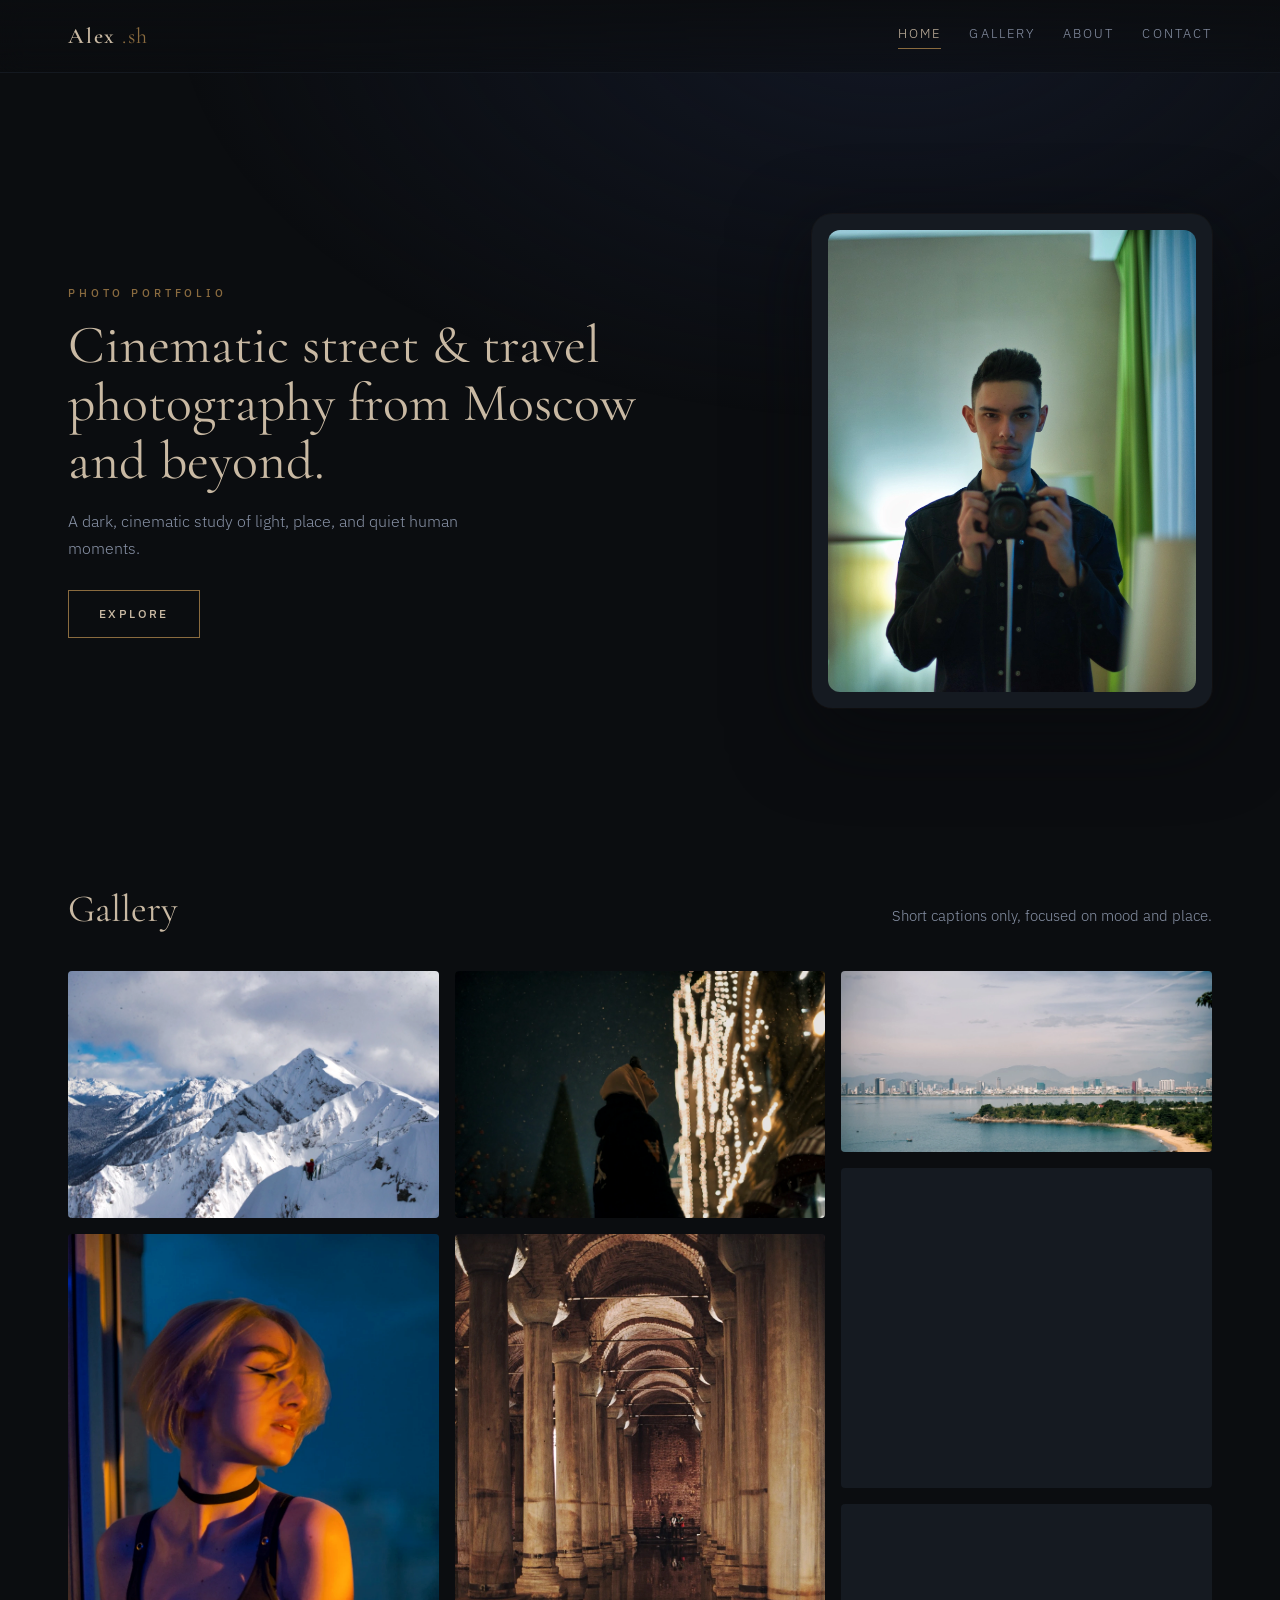
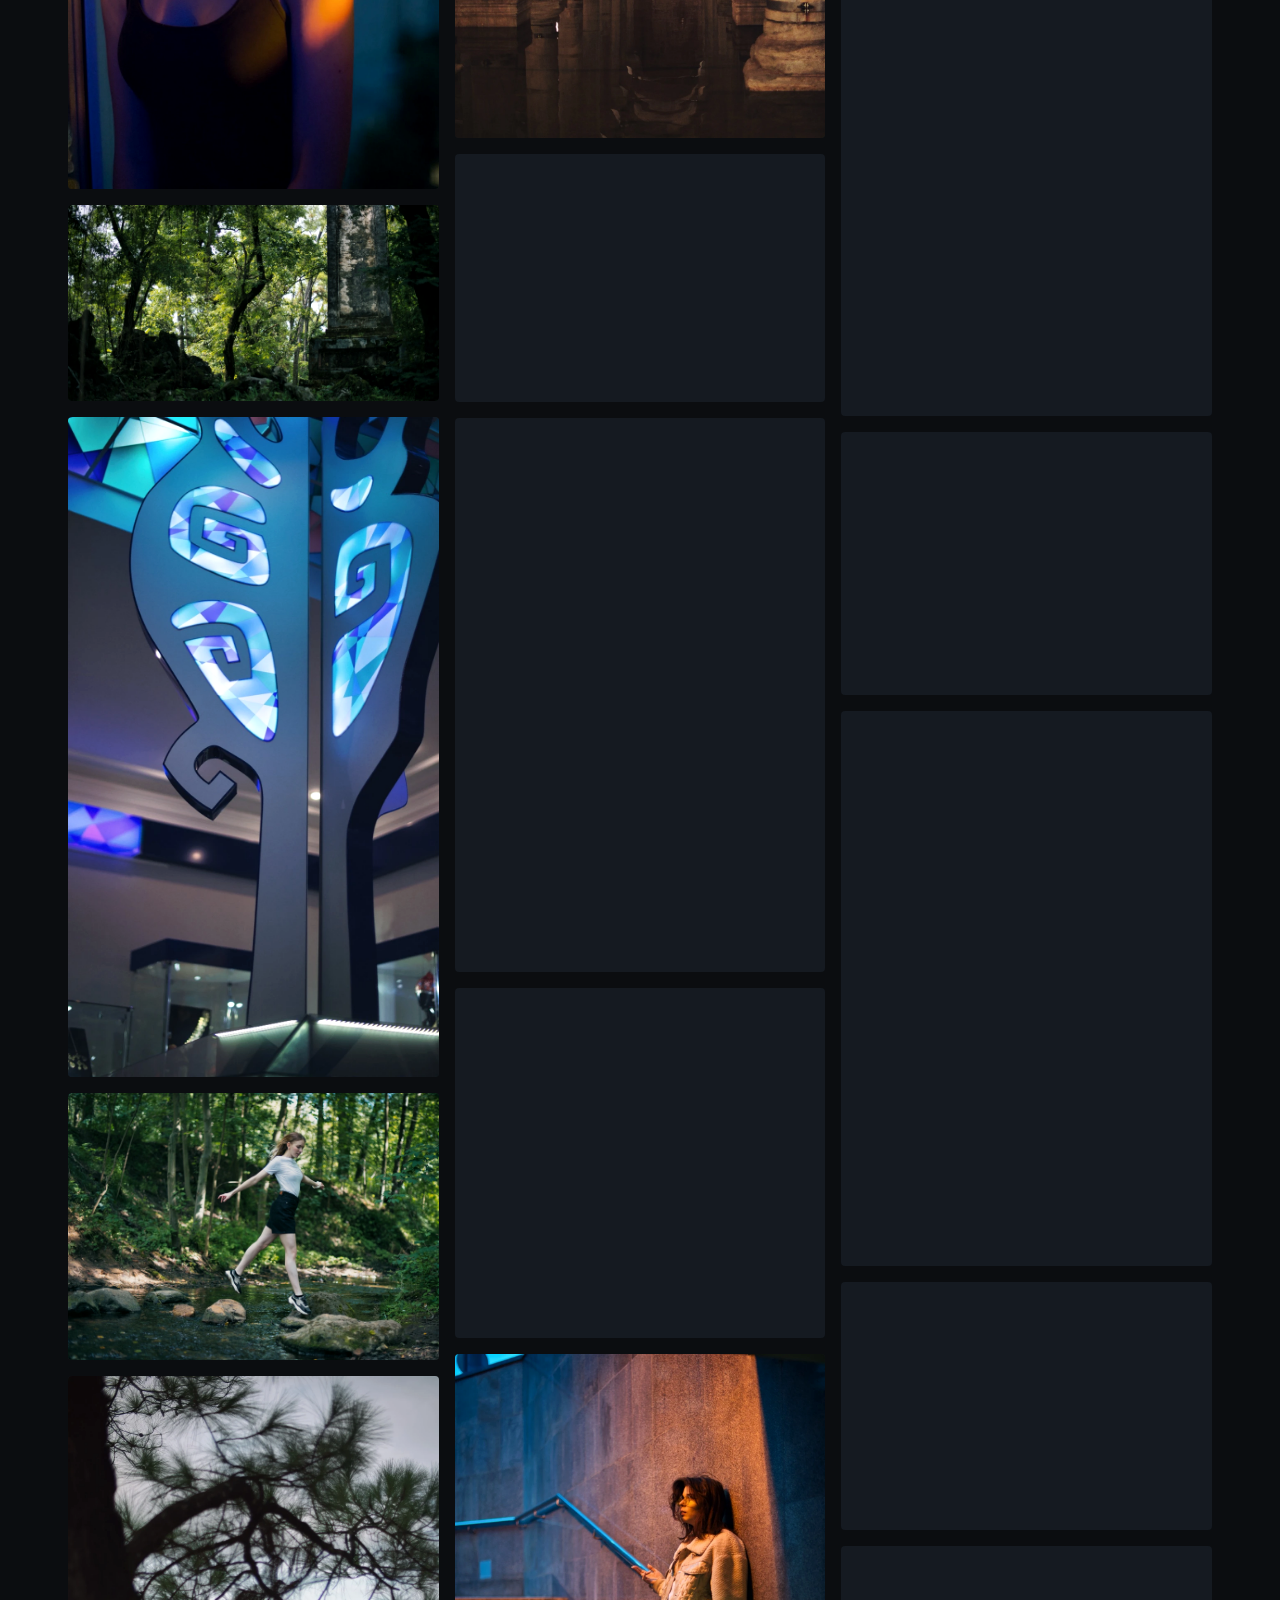
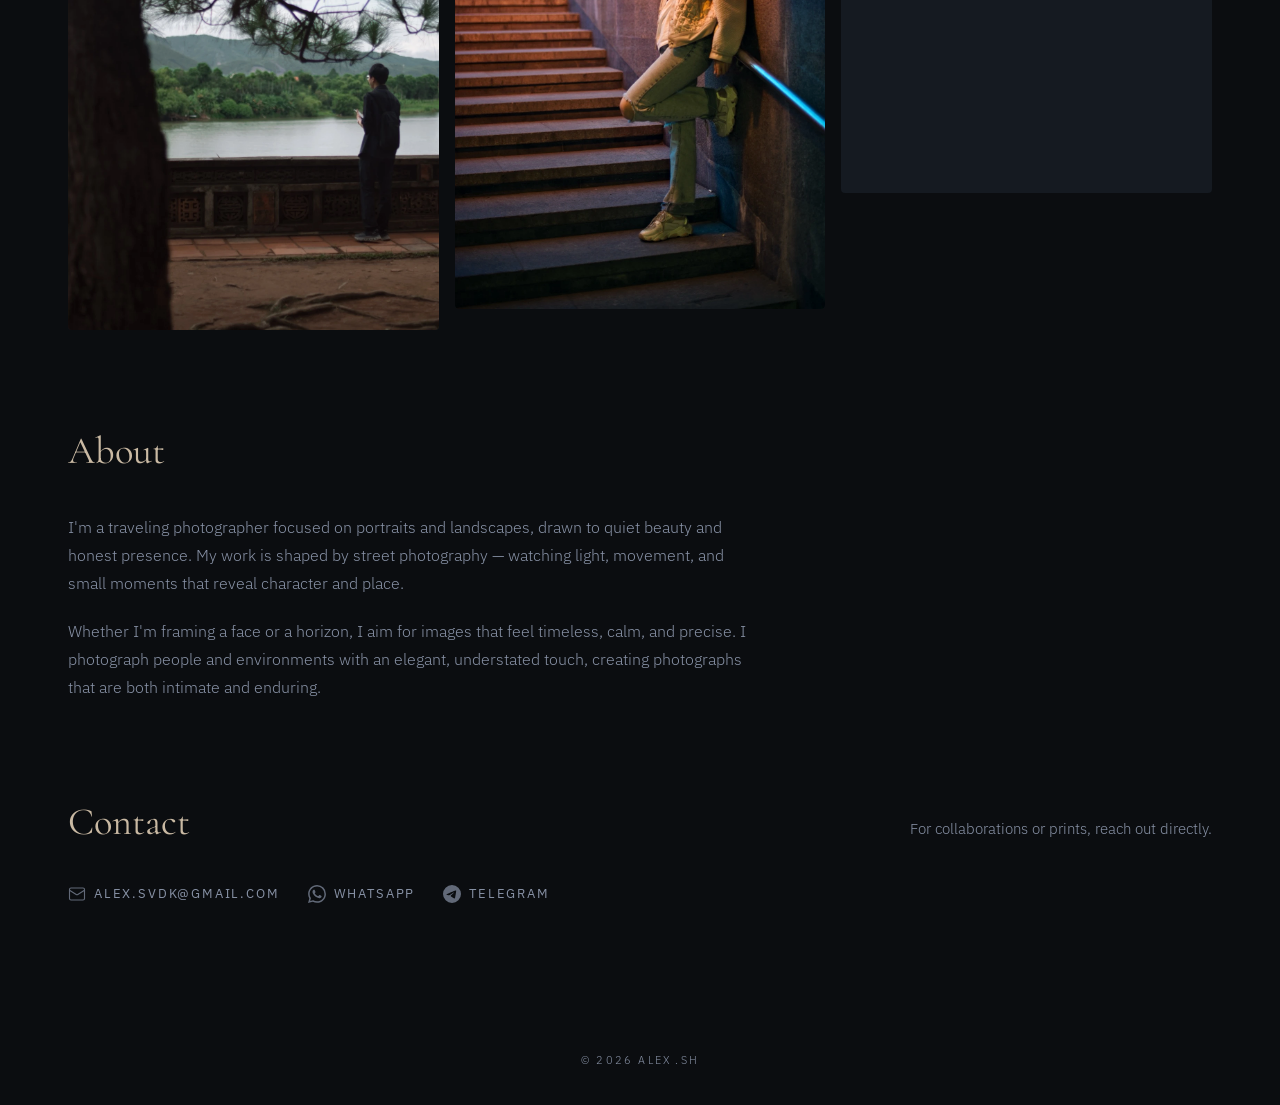
==== index.html @ 464246bb "Initial portfolio site" ====
<!doctype html>
<html lang="en">
  <head>
    <meta charset="utf-8" />
    <meta name="viewport" content="width=device-width, initial-scale=1" />

    <title>Alex .sh — Photography Portfolio</title>
    <meta name="description" content="Cinematic street and travel photography from Moscow and beyond. Portraits, landscapes, and quiet human moments by Alex .sh." />
    <meta name="author" content="Alex .sh" />

    <!-- Open Graph -->
    <meta property="og:title" content="Alex .sh — Photography Portfolio" />
    <meta property="og:description" content="Cinematic street and travel photography from Moscow and beyond." />
    <meta property="og:type" content="website" />
    <meta property="og:image" content="img/full/_ART0294.webp" />

    <!-- Favicon (inline SVG) -->
    <link rel="icon" href="data:image/svg+xml,<svg xmlns='http://www.w3.org/2000/svg' viewBox='0 0 32 32'><rect width='32' height='32' rx='6' fill='%230b0d10'/><text x='16' y='23' font-family='serif' font-size='20' fill='%23c9b9a3' text-anchor='middle'>A</text></svg>" />

    <!-- Fonts -->
    <link rel="preconnect" href="https://fonts.googleapis.com" />
    <link rel="preconnect" href="https://fonts.gstatic.com" crossorigin />
    <link
      href="https://fonts.googleapis.com/css2?family=Cormorant+Garamond:ital,wght@0,400;0,600;1,400&family=IBM+Plex+Sans:wght@300;400;500&display=swap"
      rel="stylesheet"
    />

    <!-- Preload hero image -->
    <link rel="preload" as="image" type="image/webp" href="img/thumb/profile.webp" />

    <link rel="stylesheet" href="styles.css" />
  </head>
  <body>
    <!-- Skip link -->
    <a class="skip-link" href="#gallery">Skip to gallery</a>

    <!-- Header -->
    <header class="site-header" role="banner">
      <nav class="nav" aria-label="Main navigation">
        <a class="logo" href="#home" aria-label="Alex .sh — home">Alex<span class="logo-dot">&thinsp;.sh</span></a>

        <button class="nav-toggle" aria-label="Open menu" aria-expanded="false" aria-controls="nav-menu">
          <span class="nav-toggle-bar"></span>
        </button>

        <div class="nav-links" id="nav-menu" role="list">
          <a href="#home" role="listitem" class="nav-link active">Home</a>
          <a href="#gallery" role="listitem" class="nav-link">Gallery</a>
          <a href="#about" role="listitem" class="nav-link">About</a>
          <a href="#contact" role="listitem" class="nav-link">Contact</a>
        </div>
      </nav>
    </header>

    <main>
      <!-- ====== HERO ====== -->
      <section id="home" class="hero">
        <div class="hero-content reveal">
          <p class="eyebrow">Photo Portfolio</p>
          <h1>Cinematic street &amp;&nbsp;travel photography from Moscow and&nbsp;beyond.</h1>
          <p class="hero-sub">A dark, cinematic study of light, place, and quiet human moments.</p>
          <a class="cta" href="#gallery">Explore</a>
        </div>
        <div class="hero-image reveal">
          <picture>
            <source srcset="img/thumb/profile.webp" type="image/webp" />
            <img
              src="photos_compressed_low/profile.jpg"
              alt="Alex .sh — photographer self-portrait with camera"
              width="638"
              height="800"
              decoding="async"
              fetchpriority="high"
            />
          </picture>
        </div>
      </section>

      <!-- ====== GALLERY ====== -->
      <section id="gallery" class="section">
        <div class="section-head reveal">
          <h2>Gallery</h2>
          <p>Short captions only, focused on mood and place.</p>
        </div>
        <div class="gallery" role="list" aria-label="Photo gallery">

          <!-- 1 — Summit Companions -->
          <figure class="card reveal" role="listitem" data-full="img/full/_ART0294.webp" data-caption="Summit Companions" data-w="2000" data-h="1335">
            <picture>
              <source srcset="img/thumb/_ART0294.webp" type="image/webp" />
              <img src="photos_compressed_low/_ART0294.jpg" alt="Two people on a cliff with snowy mountains and bright blue sky behind" width="800" height="534" loading="lazy" decoding="async" />
            </picture>
            <figcaption>Summit Companions</figcaption>
          </figure>

          <!-- 2 — Blue Glow Smile -->
          <figure class="card reveal" role="listitem" data-full="img/full/_ART8490.webp" data-caption="Blue Glow Smile" data-w="1335" data-h="2000">
            <picture>
              <source srcset="img/thumb/_ART8490.webp" type="image/webp" />
              <img src="photos_compressed_low/_ART8490.jpg" alt="Smiling woman with short hair in blue and orange light" width="534" height="800" loading="lazy" decoding="async" />
            </picture>
            <figcaption>Blue Glow Smile</figcaption>
          </figure>

          <!-- 3 — Temple Ruins -->
          <figure class="card reveal" role="listitem" data-full="img/full/_ART1436.webp" data-caption="Temple Ruins" data-w="2000" data-h="1057">
            <picture>
              <source srcset="img/thumb/_ART1436.webp" type="image/webp" />
              <img src="photos_compressed_low/_ART1436.jpg" alt="Temple ruins nestled in dense green forest with dappled light" width="800" height="423" loading="lazy" decoding="async" />
            </picture>
            <figcaption>Temple Ruins</figcaption>
          </figure>

          <!-- 4 — Blue Light Structures -->
          <figure class="card reveal" role="listitem" data-full="img/full/_ART0145.webp" data-caption="Blue Light Structures" data-w="1123" data-h="2000">
            <picture>
              <source srcset="img/thumb/_ART0145.webp" type="image/webp" />
              <img src="photos_compressed_low/_ART0145.jpg" alt="Two large blue sculptural forms in a futuristic, neon-lit space" width="449" height="800" loading="lazy" decoding="async" />
            </picture>
            <figcaption>Blue Light Structures</figcaption>
          </figure>

          <!-- 5 — Stream Crossing -->
          <figure class="card reveal" role="listitem" data-full="img/full/_ART1125.webp" data-caption="Stream Crossing" data-w="2000" data-h="1436">
            <picture>
              <source srcset="img/thumb/_ART1125.webp" type="image/webp" />
              <img src="photos_compressed_low/_ART1125.jpg" alt="Woman running across stones in a forest stream under soft sunlight" width="800" height="574" loading="lazy" decoding="async" />
            </picture>
            <figcaption>Stream Crossing</figcaption>
          </figure>

          <!-- 6 — Lake View Pause -->
          <figure class="card reveal" role="listitem" data-full="img/full/_ART1369.webp" data-caption="Lake View Pause" data-w="1336" data-h="2000">
            <picture>
              <source srcset="img/thumb/_ART1369.webp" type="image/webp" />
              <img src="photos_compressed_low/_ART1369.jpg" alt="Person standing on a terrace overlooking a lake and mountains" width="534" height="800" loading="lazy" decoding="async" />
            </picture>
            <figcaption>Lake View Pause</figcaption>
          </figure>

          <!-- 7 — City Lights -->
          <figure class="card reveal" role="listitem" data-full="img/full/_ART6556.webp" data-caption="City Lights" data-w="2000" data-h="1335">
            <picture>
              <source srcset="img/thumb/_ART6556.webp" type="image/webp" />
              <img src="photos_compressed_low/_ART6556.jpg" alt="Woman at night looking up amid festive city lights" width="800" height="534" loading="lazy" decoding="async" />
            </picture>
            <figcaption>City Lights</figcaption>
          </figure>

          <!-- 8 — Underground Basilica -->
          <figure class="card reveal" role="listitem" data-full="img/full/_ART1569.webp" data-caption="Underground Basilica" data-w="1470" data-h="2000">
            <picture>
              <source srcset="img/thumb/_ART1569.webp" type="image/webp" />
              <img src="photos_compressed_low/_ART1569.jpg" alt="Underground basilica with rows of columns and dim light" width="588" height="800" loading="lazy" decoding="async" />
            </picture>
            <figcaption>Underground Basilica</figcaption>
          </figure>

          <!-- 9 — Red Lucky Cats -->
          <figure class="card reveal" role="listitem" data-full="img/full/_ART0167.webp" data-caption="Red Lucky Cats" data-w="2000" data-h="1335">
            <picture>
              <source srcset="img/thumb/_ART0167.webp" type="image/webp" />
              <img src="photos_compressed_low/_ART0167.jpg" alt="Two red cat figurines on an embroidered cloth with soft warm light" width="800" height="534" loading="lazy" decoding="async" />
            </picture>
            <figcaption>Red Lucky Cats</figcaption>
          </figure>

          <!-- 10 — Night Walk -->
          <figure class="card reveal" role="listitem" data-full="img/full/_ART2013.webp" data-caption="Night Walk" data-w="1336" data-h="2000">
            <picture>
              <source srcset="img/thumb/_ART2013.webp" type="image/webp" />
              <img src="photos_compressed_low/_ART2013.jpg" alt="Man walking at night in a street with warm shop lights" width="534" height="800" loading="lazy" decoding="async" />
            </picture>
            <figcaption>Night Walk</figcaption>
          </figure>

          <!-- 11 — Winter Framing -->
          <figure class="card reveal" role="listitem" data-full="img/full/_ART0785.webp" data-caption="Winter Framing" data-w="2000" data-h="1883">
            <picture>
              <source srcset="img/thumb/_ART0785.webp" type="image/webp" />
              <img src="photos_compressed_low/_ART0785.jpg" alt="Person photographing a winter lake and bare trees in cold light" width="800" height="753" loading="lazy" decoding="async" />
            </picture>
            <figcaption>Winter Framing</figcaption>
          </figure>

          <!-- 12 — Steps at Dusk -->
          <figure class="card reveal" role="listitem" data-full="img/full/_ART8405.webp" data-caption="Steps at Dusk" data-w="1335" data-h="2000">
            <picture>
              <source srcset="img/thumb/_ART8405.webp" type="image/webp" />
              <img src="photos_compressed_low/_ART8405.jpg" alt="Woman standing on steps by a railing in blue dusk light" width="534" height="800" loading="lazy" decoding="async" />
            </picture>
            <figcaption>Steps at Dusk</figcaption>
          </figure>

          <!-- 13 — Coastal Skyline -->
          <figure class="card reveal" role="listitem" data-full="img/full/_ART1223.webp" data-caption="Coastal Skyline" data-w="2000" data-h="978">
            <picture>
              <source srcset="img/thumb/_ART1223.webp" type="image/webp" />
              <img src="photos_compressed_low/_ART1223.jpg" alt="Coastal city skyline with beach and green foreground under hazy light" width="800" height="391" loading="lazy" decoding="async" />
            </picture>
            <figcaption>Coastal Skyline</figcaption>
          </figure>

          <!-- 14 — Garden Guardian -->
          <figure class="card reveal" role="listitem" data-full="img/full/_ART1203.webp" data-caption="Garden Guardian" data-w="2000" data-h="1729">
            <picture>
              <source srcset="img/thumb/_ART1203.webp" type="image/webp" />
              <img src="photos_compressed_low/_ART1203.jpg" alt="Statue in traditional Chinese attire among green shrubs and temple details" width="800" height="691" loading="lazy" decoding="async" />
            </picture>
            <figcaption>Garden Guardian</figcaption>
          </figure>

          <!-- 15 — Framed Hills -->
          <figure class="card reveal" role="listitem" data-full="img/full/_ART1439.webp" data-caption="Framed Hills" data-w="1449" data-h="2000">
            <picture>
              <source srcset="img/thumb/_ART1439.webp" type="image/webp" />
              <img src="photos_compressed_low/_ART1439.jpg" alt="Arched opening framing hills and a stela above traditional roofs" width="580" height="800" loading="lazy" decoding="async" />
            </picture>
            <figcaption>Framed Hills</figcaption>
          </figure>

          <!-- 16 — Escalator Signal -->
          <figure class="card reveal" role="listitem" data-full="img/full/_ART6964.webp" data-caption="Escalator Signal" data-w="2000" data-h="1421">
            <picture>
              <source srcset="img/thumb/_ART6964.webp" type="image/webp" />
              <img src="photos_compressed_low/_ART6964.jpg" alt="Person on an escalator pointing under cool overhead lights" width="800" height="568" loading="lazy" decoding="async" />
            </picture>
            <figcaption>Escalator Signal</figcaption>
          </figure>

          <!-- 17 — Quiet Cat -->
          <figure class="card reveal" role="listitem" data-full="img/full/_ART2438.webp" data-caption="Quiet Cat" data-w="1335" data-h="2000">
            <picture>
              <source srcset="img/thumb/_ART2438.webp" type="image/webp" />
              <img src="photos_compressed_low/_ART2438.jpg" alt="Striped cat resting on a cushion with soft muted light" width="534" height="800" loading="lazy" decoding="async" />
            </picture>
            <figcaption>Quiet Cat</figcaption>
          </figure>

          <!-- 18 — Locomotive Star -->
          <figure class="card reveal" role="listitem" data-full="img/full/_ART9158.webp" data-caption="Locomotive Star" data-w="2000" data-h="1335">
            <picture>
              <source srcset="img/thumb/_ART9158.webp" type="image/webp" />
              <img src="photos_compressed_low/_ART9158.jpg" alt="Close view of a locomotive front with a star and bright headlamp" width="800" height="534" loading="lazy" decoding="async" />
            </picture>
            <figcaption>Locomotive Star</figcaption>
          </figure>

          <!-- 19 — Bus Windows -->
          <figure class="card reveal" role="listitem" data-full="img/full/_ART9159.webp" data-caption="Bus Windows" data-w="2000" data-h="1335">
            <picture>
              <source srcset="img/thumb/_ART9159.webp" type="image/webp" />
              <img src="photos_compressed_low/_ART9159.jpg" alt="Bus windows in strong daylight, graphic dark shapes" width="800" height="534" loading="lazy" decoding="async" />
            </picture>
            <figcaption>Bus Windows</figcaption>
          </figure>

        </div>
      </section>

      <!-- ====== ABOUT ====== -->
      <section id="about" class="section">
        <div class="section-head reveal">
          <h2>About</h2>
        </div>
        <div class="about reveal">
          <p>
            I'm a traveling photographer focused on portraits and landscapes, drawn to quiet beauty
            and honest presence. My work is shaped by street photography — watching light, movement,
            and small moments that reveal character and place.
          </p>
          <p>
            Whether I'm framing a face or a horizon, I aim for images that feel timeless, calm, and
            precise. I photograph people and environments with an elegant, understated touch, creating
            photographs that are both intimate and enduring.
          </p>
        </div>
      </section>

      <!-- ====== CONTACT ====== -->
      <section id="contact" class="section">
        <div class="section-head reveal">
          <h2>Contact</h2>
          <p>For collaborations or prints, reach out directly.</p>
        </div>
        <div class="contact reveal">
          <a href="mailto:alex.svdk@gmail.com" aria-label="Send email">
            <svg width="18" height="18" viewBox="0 0 24 24" fill="none" stroke="currentColor" stroke-width="1.5" stroke-linecap="round" stroke-linejoin="round" aria-hidden="true"><rect x="2" y="4" width="20" height="16" rx="2"/><path d="m22 7-8.97 5.7a1.94 1.94 0 0 1-2.06 0L2 7"/></svg>
            alex.svdk@gmail.com
          </a>
          <a href="https://wa.me/79164962100" target="_blank" rel="noopener noreferrer" aria-label="WhatsApp">
            <svg width="18" height="18" viewBox="0 0 24 24" fill="currentColor" aria-hidden="true"><path d="M17.472 14.382c-.297-.149-1.758-.867-2.03-.967-.273-.099-.471-.148-.67.15-.197.297-.767.966-.94 1.164-.173.199-.347.223-.644.075-.297-.15-1.255-.463-2.39-1.475-.883-.788-1.48-1.761-1.653-2.059-.173-.297-.018-.458.13-.606.134-.133.298-.347.446-.52.149-.174.198-.298.298-.497.099-.198.05-.371-.025-.52-.075-.149-.669-1.612-.916-2.207-.242-.579-.487-.5-.669-.51-.173-.008-.371-.01-.57-.01-.198 0-.52.074-.792.372-.272.297-1.04 1.016-1.04 2.479 0 1.462 1.065 2.875 1.213 3.074.149.198 2.096 3.2 5.077 4.487.709.306 1.262.489 1.694.625.712.227 1.36.195 1.871.118.571-.085 1.758-.719 2.006-1.413.248-.694.248-1.289.173-1.413-.074-.124-.272-.198-.57-.347m-5.421 7.403h-.004a9.87 9.87 0 0 1-5.031-1.378l-.361-.214-3.741.982.998-3.648-.235-.374a9.86 9.86 0 0 1-1.51-5.26c.001-5.45 4.436-9.884 9.888-9.884 2.64 0 5.122 1.03 6.988 2.898a9.825 9.825 0 0 1 2.893 6.994c-.003 5.45-4.437 9.884-9.885 9.884m8.413-18.297A11.815 11.815 0 0 0 12.05 0C5.495 0 .16 5.335.157 11.892c0 2.096.547 4.142 1.588 5.945L.057 24l6.305-1.654a11.882 11.882 0 0 0 5.683 1.448h.005c6.554 0 11.89-5.335 11.893-11.893a11.821 11.821 0 0 0-3.48-8.413z"/></svg>
            WhatsApp
          </a>
          <a href="https://t.me/a1ex5" target="_blank" rel="noopener noreferrer" aria-label="Telegram">
            <svg width="18" height="18" viewBox="0 0 24 24" fill="currentColor" aria-hidden="true"><path d="M11.944 0A12 12 0 0 0 0 12a12 12 0 0 0 12 12 12 12 0 0 0 12-12A12 12 0 0 0 12 0a12 12 0 0 0-.056 0zm4.962 7.224c.1-.002.321.023.465.14a.506.506 0 0 1 .171.325c.016.093.036.306.02.472-.18 1.898-.962 6.502-1.36 8.627-.168.9-.499 1.201-.82 1.23-.696.065-1.225-.46-1.9-.902-1.056-.693-1.653-1.124-2.678-1.8-1.185-.78-.417-1.21.258-1.91.177-.184 3.247-2.977 3.307-3.23.007-.032.014-.15-.056-.212s-.174-.041-.249-.024c-.106.024-1.793 1.14-5.061 3.345-.479.33-.913.49-1.302.48-.428-.008-1.252-.241-1.865-.44-.752-.245-1.349-.374-1.297-.789.027-.216.325-.437.893-.663 3.498-1.524 5.83-2.529 6.998-3.014 3.332-1.386 4.025-1.627 4.476-1.635z"/></svg>
            Telegram
          </a>
        </div>
      </section>
    </main>

    <!-- Lightbox -->
    <div class="lightbox" id="lightbox" role="dialog" aria-label="Photo viewer" aria-hidden="true">
      <div class="lightbox-backdrop"></div>
      <button class="lightbox-close" aria-label="Close viewer">
        <svg width="24" height="24" viewBox="0 0 24 24" fill="none" stroke="currentColor" stroke-width="2" stroke-linecap="round"><line x1="18" y1="6" x2="6" y2="18"/><line x1="6" y1="6" x2="18" y2="18"/></svg>
      </button>
      <button class="lightbox-nav lightbox-prev" aria-label="Previous photo">
        <svg width="28" height="28" viewBox="0 0 24 24" fill="none" stroke="currentColor" stroke-width="2" stroke-linecap="round" stroke-linejoin="round"><polyline points="15 18 9 12 15 6"/></svg>
      </button>
      <button class="lightbox-nav lightbox-next" aria-label="Next photo">
        <svg width="28" height="28" viewBox="0 0 24 24" fill="none" stroke="currentColor" stroke-width="2" stroke-linecap="round" stroke-linejoin="round"><polyline points="9 6 15 12 9 18"/></svg>
      </button>
      <div class="lightbox-content">
        <img class="lightbox-img" src="" alt="" />
      </div>
      <div class="lightbox-meta">
        <span class="lightbox-caption"></span>
        <span class="lightbox-counter"></span>
      </div>
    </div>

    <footer class="footer" role="contentinfo">
      <p>&copy; 2026 Alex&thinsp;.sh</p>
    </footer>

    <script src="main.js"></script>
  </body>
</html>
---- styles.css ----
/* ============================================================
   Alex .sh — Photography Portfolio
   Dark cinematic theme
   ============================================================ */

/* ---------- Design tokens ---------- */
:root {
  --bg:          #0b0d10;
  --surface:     #151a21;
  --ink:         #c9b9a3;
  --muted:       #8892a6;
  --accent:      #8a6b3f;
  --accent-soft: #6e532f;
  --line:        #1f2632;
  --shadow:      rgba(7, 9, 12, 0.65);
  --radius-sm:   4px;
  --radius-md:   12px;
  --radius-lg:   20px;
  --ease:        cubic-bezier(0.25, 0.46, 0.45, 0.94);
  --ease-out:    cubic-bezier(0.16, 1, 0.3, 1);
}

/* ---------- Reset ---------- */
*,
*::before,
*::after {
  box-sizing: border-box;
  margin: 0;
  padding: 0;
}

html {
  scroll-behavior: smooth;
  -webkit-text-size-adjust: 100%;
}

@media (prefers-reduced-motion: reduce) {
  html { scroll-behavior: auto; }
  *, *::before, *::after {
    animation-duration: 0.01ms !important;
    animation-iteration-count: 1 !important;
    transition-duration: 0.01ms !important;
  }
}

body {
  font-family: "IBM Plex Sans", "Helvetica Neue", Arial, sans-serif;
  font-weight: 300;
  background: var(--bg);
  color: var(--ink);
  line-height: 1.65;
  overflow-x: hidden;
  -webkit-font-smoothing: antialiased;
  -moz-osx-font-smoothing: grayscale;
}

/* Subtle fixed radial gradient for depth */
body::before {
  content: "";
  position: fixed;
  inset: 0;
  background: radial-gradient(
    ellipse 1200px 700px at 70% 0%,
    #121724 0%,
    transparent 60%
  );
  pointer-events: none;
  z-index: -1;
}

a {
  color: inherit;
  text-decoration: none;
}

img {
  max-width: 100%;
  height: auto;
  display: block;
}

/* ---------- Skip link ---------- */
.skip-link {
  position: absolute;
  top: -100%;
  left: 16px;
  padding: 8px 16px;
  background: var(--accent);
  color: var(--bg);
  font-size: 14px;
  border-radius: var(--radius-sm);
  z-index: 200;
  transition: top 0.2s var(--ease);
}

.skip-link:focus {
  top: 12px;
}

/* ---------- Typography ---------- */
h1, h2, h3 {
  font-family: "Cormorant Garamond", "Times New Roman", serif;
  font-weight: 400;
  line-height: 1.1;
}

/* ---------- Header ---------- */
.site-header {
  position: sticky;
  top: 0;
  z-index: 100;
  backdrop-filter: blur(14px);
  -webkit-backdrop-filter: blur(14px);
  background: linear-gradient(
    180deg,
    rgba(11, 13, 16, 0.92) 0%,
    rgba(11, 13, 16, 0.5) 100%
  );
  border-bottom: 1px solid rgba(31, 38, 50, 0.5);
}

.site-header.is-scrolled {
  border-bottom-color: rgba(31, 38, 50, 0.7);
}

.site-header.is-scrolled .nav {
  padding-top: 12px;
  padding-bottom: 12px;
}

.nav {
  max-width: 1200px;
  margin: 0 auto;
  padding: 18px 28px;
  display: flex;
  align-items: center;
  justify-content: space-between;
  transition: padding 0.3s var(--ease);
}

.logo {
  font-family: "Cormorant Garamond", "Times New Roman", serif;
  font-size: 22px;
  font-weight: 600;
  letter-spacing: 0.08em;
  color: var(--ink);
  white-space: nowrap;
}

.logo-dot {
  color: var(--accent);
  font-weight: 400;
}

/* --- Nav links --- */
.nav-links {
  display: flex;
  gap: 28px;
  font-size: 13px;
  text-transform: uppercase;
  letter-spacing: 0.16em;
  color: var(--muted);
}

.nav-link {
  position: relative;
  padding-bottom: 4px;
  transition: color 0.25s var(--ease);
}

.nav-link::after {
  content: "";
  position: absolute;
  left: 0;
  right: 0;
  bottom: 0;
  height: 1px;
  background: var(--accent);
  transform: scaleX(0);
  transform-origin: right;
  transition: transform 0.3s var(--ease-out);
}

.nav-link:hover,
.nav-link.active {
  color: var(--ink);
}

.nav-link:hover::after,
.nav-link.active::after {
  transform: scaleX(1);
  transform-origin: left;
}

/* --- Hamburger --- */
.nav-toggle {
  display: none;
  appearance: none;
  background: none;
  border: none;
  cursor: pointer;
  width: 32px;
  height: 24px;
  position: relative;
  z-index: 110;
}

.nav-toggle-bar,
.nav-toggle-bar::before,
.nav-toggle-bar::after {
  display: block;
  width: 24px;
  height: 1.5px;
  background: var(--ink);
  border-radius: 2px;
  position: absolute;
  left: 4px;
  transition: transform 0.3s var(--ease-out), opacity 0.2s var(--ease);
}

.nav-toggle-bar        { top: 50%; transform: translateY(-50%); }
.nav-toggle-bar::before { content: ""; top: -7px; }
.nav-toggle-bar::after  { content: ""; top: 7px; }

.nav-toggle[aria-expanded="true"] .nav-toggle-bar {
  background: transparent;
}
.nav-toggle[aria-expanded="true"] .nav-toggle-bar::before {
  transform: translateY(7px) rotate(45deg);
}
.nav-toggle[aria-expanded="true"] .nav-toggle-bar::after {
  transform: translateY(-7px) rotate(-45deg);
}

/* ---------- Main container ---------- */
main {
  max-width: 1200px;
  margin: 0 auto;
  padding: 40px 28px 80px;
}

/* ---------- HERO ---------- */
.hero {
  display: grid;
  grid-template-columns: 1fr 0.7fr;
  gap: 48px;
  align-items: center;
  min-height: 75vh;
  padding: 80px 0 60px;
}

.hero-content h1 {
  font-size: clamp(34px, 4.2vw, 62px);
  line-height: 1.08;
  margin: 14px 0 18px;
}

.eyebrow {
  text-transform: uppercase;
  letter-spacing: 0.35em;
  font-size: 11px;
  font-weight: 500;
  color: var(--accent);
  margin: 0;
}

.hero-sub {
  max-width: 460px;
  color: var(--muted);
  font-size: 16px;
  line-height: 1.7;
}

.cta {
  display: inline-flex;
  align-items: center;
  gap: 8px;
  margin-top: 28px;
  padding: 13px 30px;
  border: 1px solid var(--accent);
  color: var(--ink);
  letter-spacing: 0.2em;
  text-transform: uppercase;
  font-size: 12px;
  font-weight: 500;
  transition: background 0.3s var(--ease), border-color 0.3s var(--ease), transform 0.3s var(--ease);
}

.cta:hover {
  background: var(--accent-soft);
  border-color: var(--accent-soft);
  transform: translateY(-1px);
}

.cta:active {
  transform: translateY(0);
}

.hero-image {
  position: relative;
  background: var(--surface);
  padding: 16px;
  border-radius: var(--radius-lg);
  box-shadow:
    0 24px 80px var(--shadow),
    0 0 0 1px rgba(138, 107, 63, 0.08);
  max-width: 400px;
  justify-self: end;
}

.hero-image img {
  border-radius: var(--radius-md);
  width: 100%;
  height: auto;
}

/* ---------- Section ---------- */
.section {
  padding: 100px 0 0;
}

.section-head {
  display: flex;
  align-items: baseline;
  justify-content: space-between;
  gap: 32px;
  margin-bottom: 40px;
}

.section-head h2 {
  font-size: clamp(30px, 3vw, 40px);
}

.section-head p {
  color: var(--muted);
  max-width: 480px;
  font-size: 15px;
}

/* ---------- GALLERY (masonry) ---------- */
.gallery {
  column-count: 3;
  column-gap: 16px;
}

.card {
  position: relative;
  margin: 0 0 16px;
  break-inside: avoid;
  overflow: hidden;
  border-radius: var(--radius-sm);
  background: var(--surface);
  cursor: pointer;
  transform: translateZ(0); /* GPU layer */
}

.card picture,
.card img {
  width: 100%;
  height: auto;
  display: block;
  transition: transform 0.5s var(--ease-out), filter 0.5s var(--ease);
  filter: saturate(0.95) contrast(1.04);
}

.card:hover img {
  transform: scale(1.03);
  filter: saturate(1.05) contrast(1.06);
}

/* Caption overlay */
.card figcaption {
  position: absolute;
  left: 0;
  right: 0;
  bottom: 0;
  padding: 32px 16px 16px;
  font-size: 11px;
  font-weight: 500;
  letter-spacing: 0.16em;
  text-transform: uppercase;
  color: var(--ink);
  background: linear-gradient(
    180deg,
    rgba(11, 13, 16, 0) 0%,
    rgba(11, 13, 16, 0.8) 100%
  );
  opacity: 0;
  transform: translateY(6px);
  transition: opacity 0.3s var(--ease), transform 0.3s var(--ease);
  pointer-events: none;
}

.card:hover figcaption,
.card:focus-within figcaption {
  opacity: 1;
  transform: translateY(0);
}

/* Touch devices: always show captions */
@media (hover: none) {
  .card figcaption {
    opacity: 1;
    transform: translateY(0);
  }
}

/* ---------- About ---------- */
.about {
  display: grid;
  gap: 20px;
  max-width: 680px;
  font-size: 16px;
  line-height: 1.75;
}

.about p {
  color: var(--muted);
}

/* ---------- Contact ---------- */
.contact {
  display: flex;
  gap: 28px;
  flex-wrap: wrap;
  font-size: 13px;
  font-weight: 400;
  letter-spacing: 0.14em;
  text-transform: uppercase;
}

.contact a {
  display: inline-flex;
  align-items: center;
  gap: 8px;
  padding-bottom: 6px;
  border-bottom: 1px solid transparent;
  color: var(--muted);
  transition: color 0.25s var(--ease), border-color 0.25s var(--ease);
}

.contact a svg {
  flex-shrink: 0;
  opacity: 0.7;
  transition: opacity 0.25s var(--ease);
}

.contact a:hover {
  color: var(--ink);
  border-bottom-color: var(--accent);
}

.contact a:hover svg {
  opacity: 1;
}

/* ---------- Footer ---------- */
.footer {
  text-align: center;
  padding: 60px 16px 36px;
  color: var(--muted);
  font-size: 11px;
  letter-spacing: 0.2em;
  text-transform: uppercase;
}

/* ---------- LIGHTBOX ---------- */
.lightbox {
  position: fixed;
  inset: 0;
  z-index: 1000;
  display: flex;
  align-items: center;
  justify-content: center;
  opacity: 0;
  visibility: hidden;
  transition: opacity 0.35s var(--ease), visibility 0.35s;
}

.lightbox.is-active {
  opacity: 1;
  visibility: visible;
}

.lightbox-backdrop {
  position: absolute;
  inset: 0;
  background: rgba(5, 6, 8, 0.94);
  backdrop-filter: blur(6px);
  -webkit-backdrop-filter: blur(6px);
}

.lightbox-content {
  position: relative;
  z-index: 1;
  display: flex;
  align-items: center;
  justify-content: center;
  max-width: 90vw;
  max-height: 85vh;
}

.lightbox-img {
  max-width: 90vw;
  max-height: 82vh;
  object-fit: contain;
  border-radius: var(--radius-sm);
  opacity: 0;
  transform: scale(0.97);
  transition: opacity 0.35s var(--ease), transform 0.35s var(--ease-out);
  will-change: opacity, transform;
}

.lightbox.is-active .lightbox-img.is-loaded {
  opacity: 1;
  transform: scale(1);
}

.lightbox-close {
  position: absolute;
  top: 20px;
  right: 24px;
  z-index: 10;
  appearance: none;
  background: none;
  border: none;
  color: var(--muted);
  cursor: pointer;
  padding: 8px;
  border-radius: 50%;
  transition: color 0.2s var(--ease), background 0.2s var(--ease);
}

.lightbox-close:hover {
  color: var(--ink);
  background: rgba(255, 255, 255, 0.06);
}

.lightbox-nav {
  position: absolute;
  top: 50%;
  transform: translateY(-50%);
  z-index: 10;
  appearance: none;
  background: rgba(11, 13, 16, 0.5);
  border: 1px solid rgba(255, 255, 255, 0.08);
  color: var(--muted);
  cursor: pointer;
  width: 48px;
  height: 48px;
  border-radius: 50%;
  display: flex;
  align-items: center;
  justify-content: center;
  transition: color 0.2s var(--ease), background 0.2s var(--ease), border-color 0.2s var(--ease);
}

.lightbox-nav:hover {
  color: var(--ink);
  background: rgba(11, 13, 16, 0.75);
  border-color: rgba(255, 255, 255, 0.14);
}

.lightbox-prev { left: 20px; }
.lightbox-next { right: 20px; }

.lightbox-meta {
  position: absolute;
  bottom: 24px;
  left: 0;
  right: 0;
  z-index: 10;
  display: flex;
  align-items: center;
  justify-content: center;
  gap: 16px;
  font-size: 12px;
  letter-spacing: 0.14em;
  text-transform: uppercase;
  color: var(--muted);
}

.lightbox-caption {
  color: var(--ink);
}

.lightbox-counter {
  opacity: 0.6;
}

/* Body scroll lock when lightbox is open */
body.lightbox-open {
  overflow: hidden;
}

/* ---------- Scroll reveal ---------- */
.reveal {
  opacity: 0;
  transform: translateY(24px);
  transition: opacity 0.7s var(--ease-out), transform 0.7s var(--ease-out);
}

.reveal.is-visible {
  opacity: 1;
  transform: translateY(0);
}

/* Stagger gallery cards */
.gallery .card.reveal:nth-child(3n+2) { transition-delay: 0.08s; }
.gallery .card.reveal:nth-child(3n+3) { transition-delay: 0.16s; }

/* ---------- Focus styles ---------- */
:focus-visible {
  outline: 2px solid var(--accent);
  outline-offset: 3px;
}

a:focus:not(:focus-visible),
button:focus:not(:focus-visible) {
  outline: none;
}

/* ---------- Selection ---------- */
::selection {
  background: rgba(138, 107, 63, 0.3);
  color: var(--ink);
}

/* ============================================================
   RESPONSIVE
   ============================================================ */

@media (max-width: 960px) {
  .hero {
    grid-template-columns: 1fr;
    gap: 40px;
    min-height: auto;
    padding: 50px 0 40px;
  }

  .hero-image {
    max-width: 340px;
    justify-self: start;
  }

  .section {
    padding-top: 72px;
  }

  .section-head {
    flex-direction: column;
    align-items: flex-start;
    gap: 8px;
  }

  .gallery {
    column-count: 2;
    column-gap: 14px;
  }

  .card { margin-bottom: 14px; }
}

@media (max-width: 640px) {
  main {
    padding: 24px 18px 60px;
  }

  .nav {
    padding: 14px 18px;
  }

  /* Mobile nav toggle visible */
  .nav-toggle {
    display: block;
  }

  .nav-links {
    position: fixed;
    inset: 0;
    z-index: 105;
    flex-direction: column;
    align-items: center;
    justify-content: center;
    gap: 32px;
    font-size: 16px;
    letter-spacing: 0.2em;
    background: rgba(11, 13, 16, 0.97);
    backdrop-filter: blur(16px);
    -webkit-backdrop-filter: blur(16px);
    opacity: 0;
    visibility: hidden;
    transform: translateY(-12px);
    transition: opacity 0.35s var(--ease), visibility 0.35s, transform 0.35s var(--ease-out);
  }

  .nav-links.is-open {
    opacity: 1;
    visibility: visible;
    transform: translateY(0);
  }

  .hero {
    padding: 30px 0 24px;
    gap: 32px;
  }

  .hero-content h1 {
    font-size: clamp(28px, 7vw, 40px);
  }

  .gallery {
    column-count: 1;
  }

  .card { margin-bottom: 14px; }

  .contact {
    flex-direction: column;
    gap: 18px;
  }

  /* Lightbox mobile */
  .lightbox-nav {
    width: 40px;
    height: 40px;
  }

  .lightbox-prev { left: 10px; }
  .lightbox-next { right: 10px; }

  .lightbox-img {
    max-width: 96vw;
    max-height: 80vh;
  }
}

/* Large screens */
@media (min-width: 1400px) {
  main {
    max-width: 1320px;
  }

  .gallery {
    column-gap: 20px;
  }
}
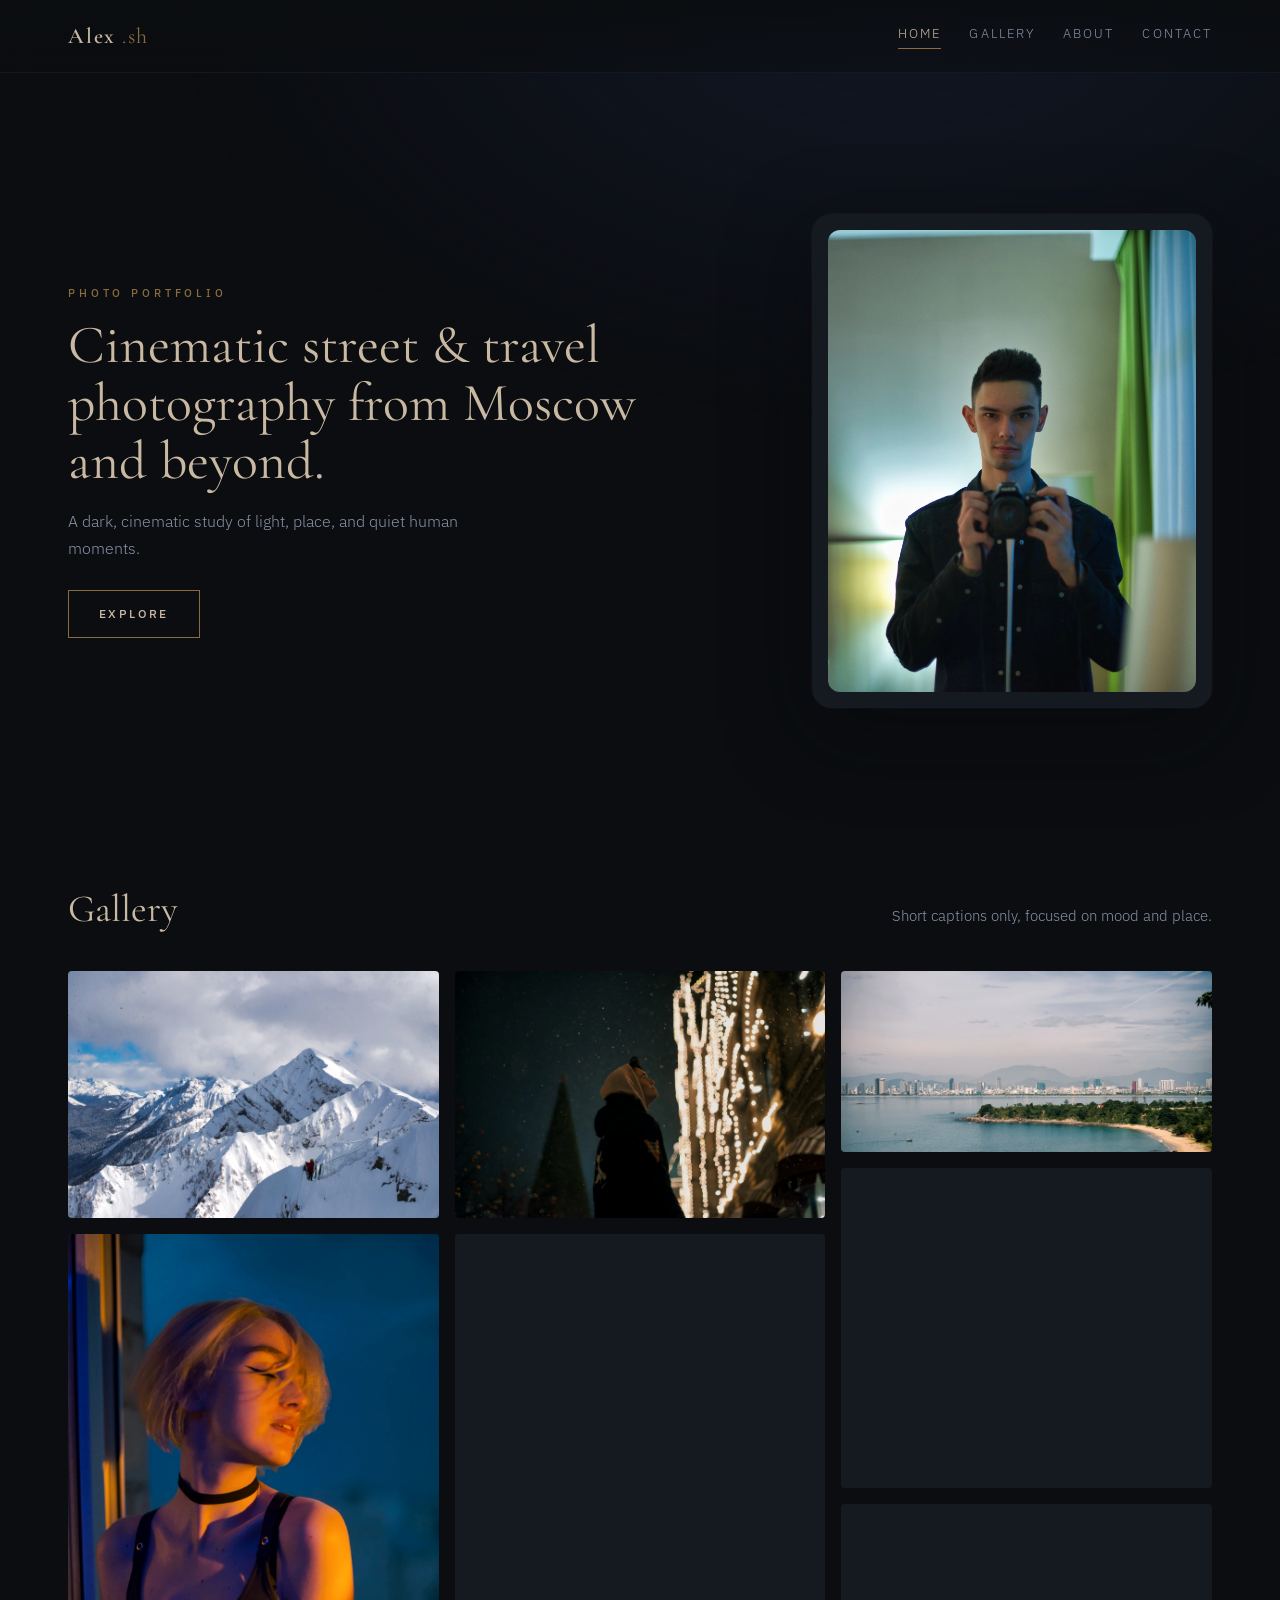
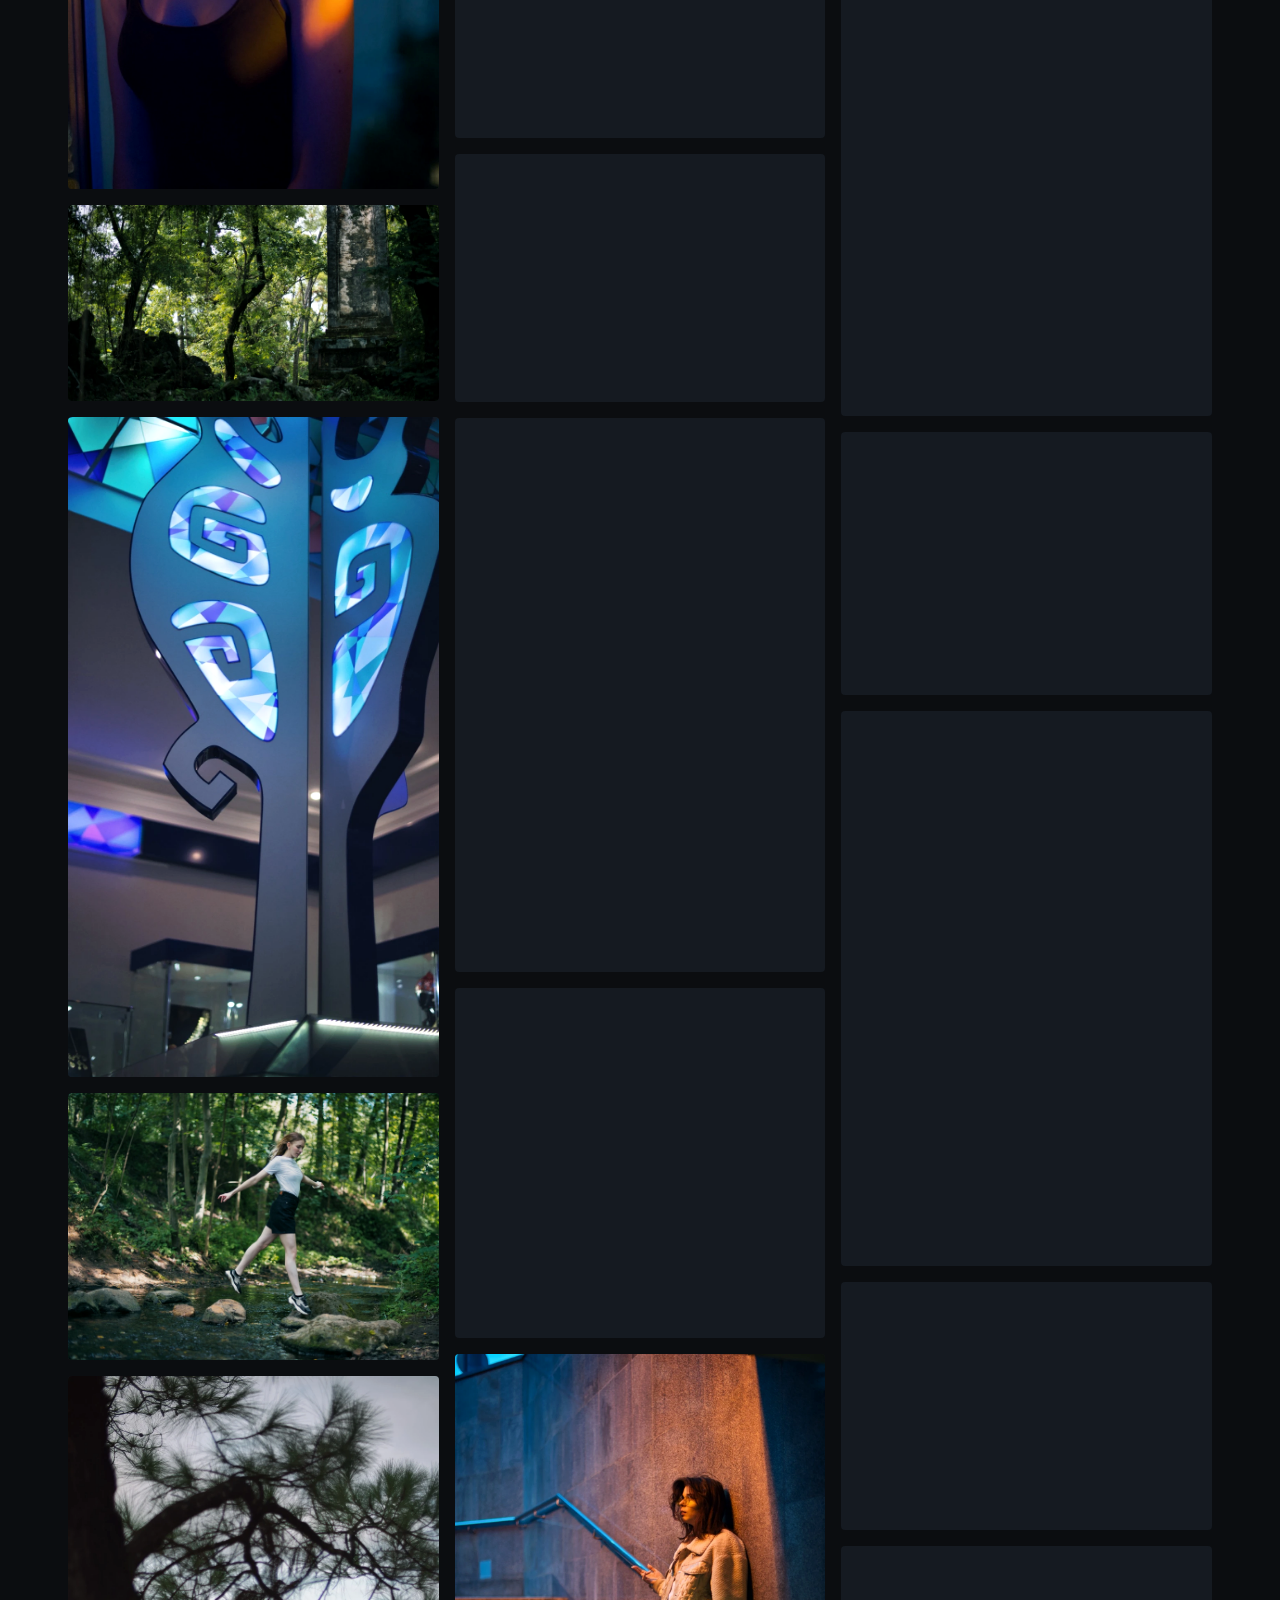
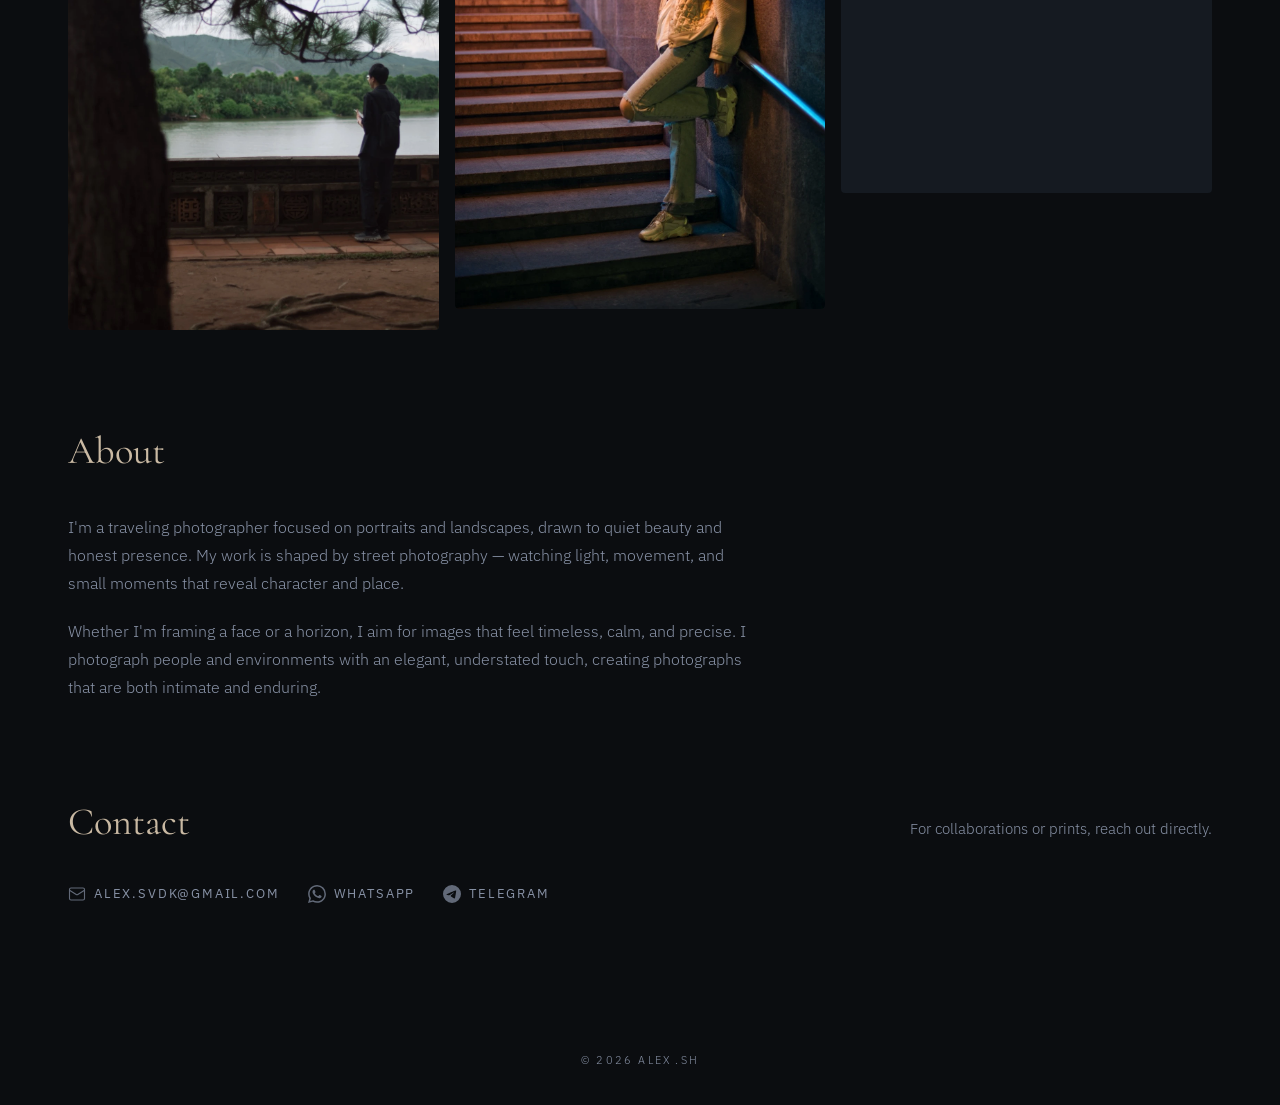
==== commit e0e076eb: "Add lightbox loading animation" ====
--- a/index.html
+++ b/index.html
@@ -313,6 +313,9 @@
         <svg width="28" height="28" viewBox="0 0 24 24" fill="none" stroke="currentColor" stroke-width="2" stroke-linecap="round" stroke-linejoin="round"><polyline points="9 6 15 12 9 18"/></svg>
       </button>
       <div class="lightbox-content">
+        <div class="lightbox-loader" role="status" aria-live="polite" aria-label="Loading photo">
+          <span class="lightbox-loader-ring" aria-hidden="true"></span>
+        </div>
         <img class="lightbox-img" src="" alt="" />
       </div>
       <div class="lightbox-meta">
--- a/styles.css
+++ b/styles.css
@@ -500,6 +500,31 @@
   max-height: 85vh;
 }
 
+.lightbox-loader {
+  position: absolute;
+  inset: 0;
+  display: flex;
+  align-items: center;
+  justify-content: center;
+  opacity: 0;
+  pointer-events: none;
+  transition: opacity 0.3s var(--ease);
+}
+
+.lightbox.is-loading .lightbox-loader {
+  opacity: 1;
+}
+
+.lightbox-loader-ring {
+  width: 56px;
+  height: 56px;
+  border-radius: 50%;
+  border: 2px solid rgba(201, 185, 163, 0.2);
+  border-top-color: var(--ink);
+  animation: lightbox-spin 0.9s linear infinite;
+  box-shadow: 0 0 20px rgba(201, 185, 163, 0.12);
+}
+
 .lightbox-img {
   max-width: 90vw;
   max-height: 82vh;
@@ -514,6 +539,12 @@
 .lightbox.is-active .lightbox-img.is-loaded {
   opacity: 1;
   transform: scale(1);
+}
+
+@keyframes lightbox-spin {
+  to {
+    transform: rotate(360deg);
+  }
 }
 
 .lightbox-close {
